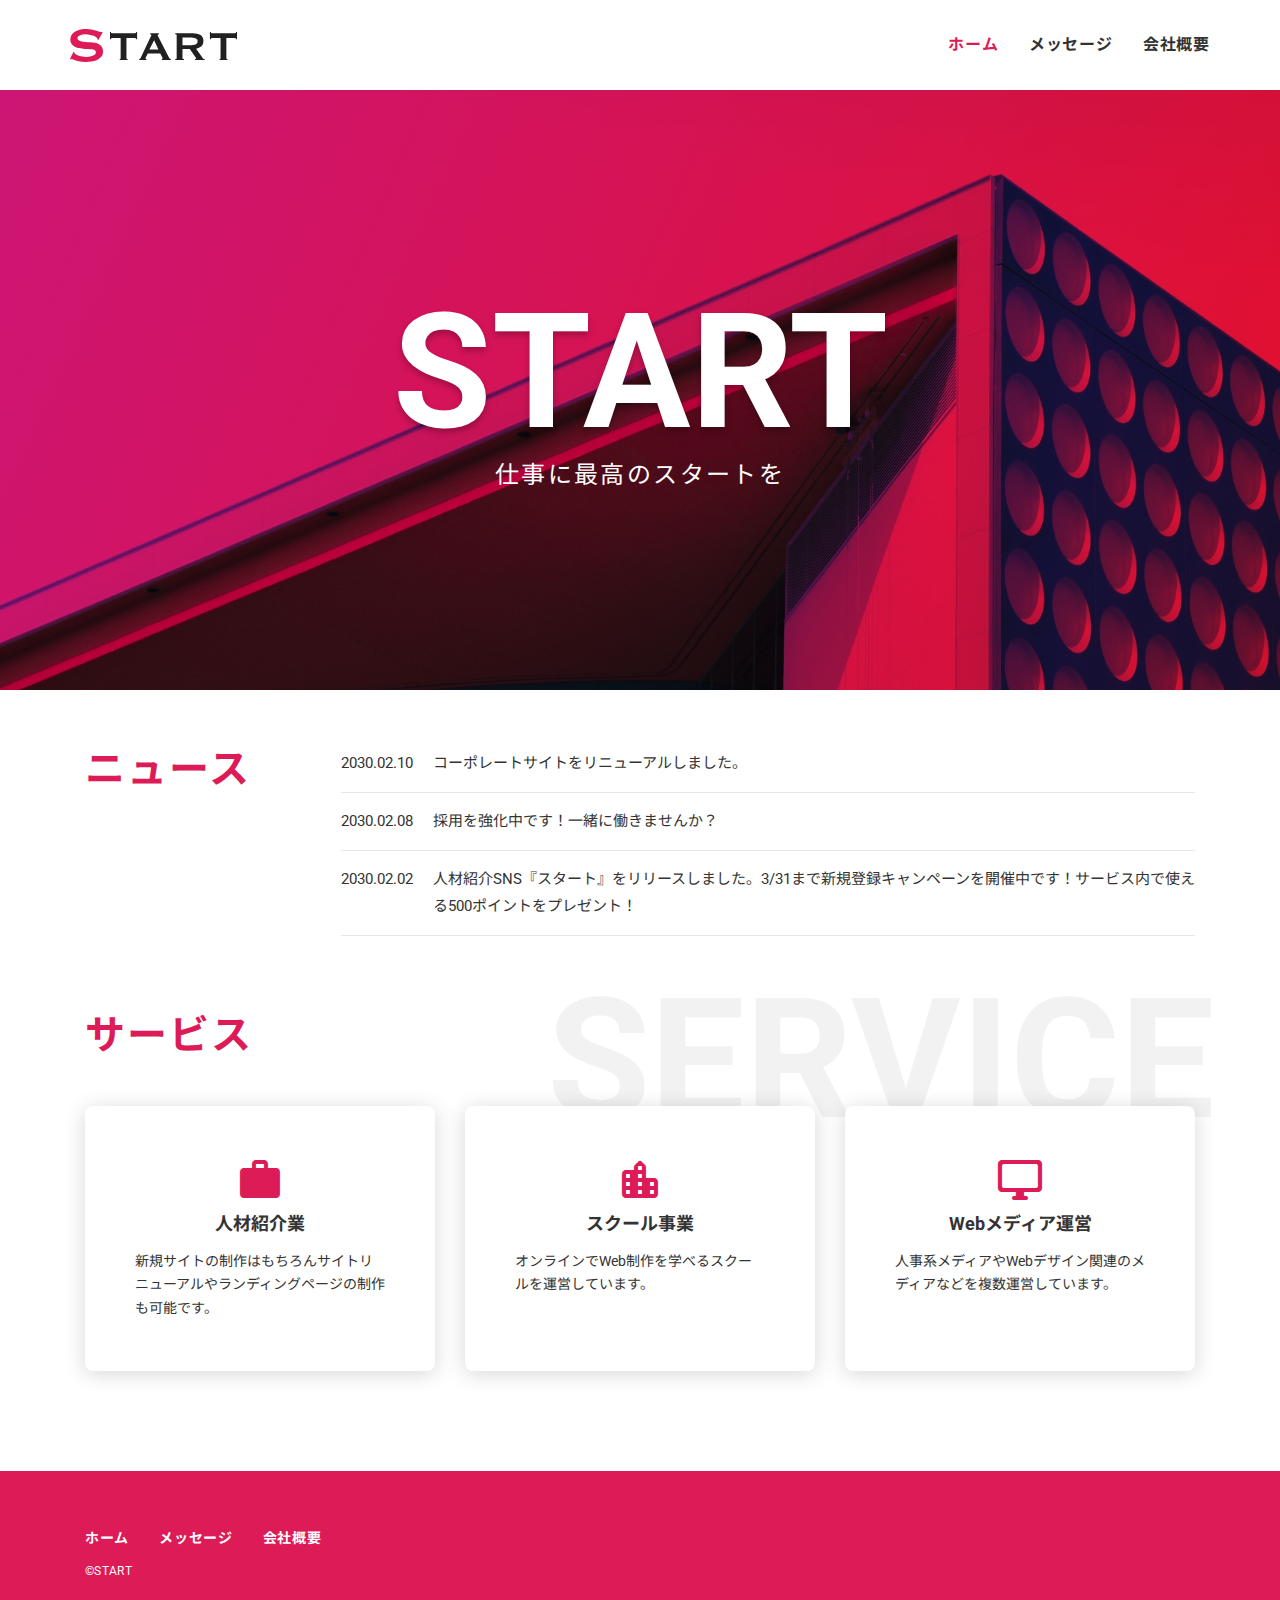
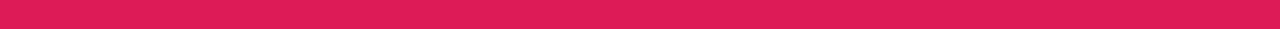
==== index.html @ 9579604e "first commit" ====
<!DOCTYPE html>
<html lang="ja">
<head>
  <meta charset="utf-8">
  <meta name="viewport" content="width=device-width,initial-scale=1">
  <meta name="description"
    content="株式会社STARTは、幸せにつながるお仕事を紹介する人材紹介会社です。人材紹介サービス『スタート』や人材紹介SNS『ゴール』を運営し、またWebデザインを学べるスクール『Webの学校』を開講しています。" />
  <title>START</title>
  <link rel="preconnect" href="https://fonts.googleapis.com">
  <link rel="preconnect" href="https://fonts.gstatic.com" crossorigin>
  <link
    href="https://fonts.googleapis.com/css2?family=Noto+Sans+JP:wght@500;700&family=Roboto:wght@400;700&display=swap"
    rel="stylesheet">
  <link href="https://fonts.googleapis.com/icon?family=Material+Icons+Round" rel="stylesheet">
  <link href="css/destyle.css" rel="stylesheet" />
  <link href="style.css" rel="stylesheet" />
  <link rel="icon" type="image/png" href="icon-192x192.png">
  <link rel="apple-touch-icon" type="image/png" href="apple-touch-icon-180x180.png">
  <link rel="icon" href="favicon.ico">
</head>

<body>

  <!-- wrapper-->
  <div class="wrapper">

    <!-- header -->
    <header class="header">
      <div class="header__logo">
        <a href="."><img src="img/logo.svg" alt="START"></a>
      </div>
      <div class="header__nav">
        <nav class="gnav">
          <ul class="gnav__list">
            <li class="gnav__item"><a class="gnav__link gnav__link--active" href=".">ホーム</a></li>
            <li class="gnav__item"><a class="gnav__link" href="message.html">メッセージ</a></li>
            <li class="gnav__item"><a class="gnav__link" href="company.html">会社概要</a></li>
          </ul>
        </nav>
        <button type="button" id="js-btn-menu" class="btn-menu">
          <span class="btn-menu__line"></span>
        </button>
      </div>
    </header>
    <!-- /header -->

    <!-- mv -->
    <div class="mv">
      <div class="mv__titleArea">
        <h2 class="mv__title">START</h2>
        <div class="mv__subtitle">仕事に最高のスタートを</div>
      </div>
    </div>
    <!-- /mv -->

    <!-- content -->
    <main class="content">

      <!-- news -->
      <section class="news">
        <div class="container">
          <div class="news__inner">
            <div class="news__heading">
              <h2 class="heading-primary">ニュース</h2>
            </div>
            <div class="news__body">

              <div class="news-list">
                <ul class="news-list__list">
                  <li class="news-list__item">
                    <a href="#" class="news-list__link">
                      <div class="news-list__date">
                        <time datetime="2020-02-10" class="news__date">2030.02.10</time>
                      </div>
                      <div class="news-list__title">
                        コーポレートサイトをリニューアルしました。
                      </div>
                    </a>
                  </li>
                  <li class="news-list__item">
                    <a href="#" class="news-list__link">
                      <div class="news-list__date">
                        <time datetime="2020-02-08" class="news__date">2030.02.08</time>
                      </div>
                      <div class="news-list__title">
                        採用を強化中です！一緒に働きませんか？
                      </div>
                    </a>
                  </li>
                  <li class="news-list__item">
                    <a href="#" class="news-list__link">
                      <div class="news-list__date">
                        <time datetime="2020-02-02" class="news__date">2030.02.02</time>
                      </div>
                      <div class="news-list__title">
                        人材紹介SNS『スタート』をリリースしました。3/31まで新規登録キャンペーンを開催中です！サービス内で使える500ポイントをプレゼント！
                      </div>
                    </a>
                  </li>
                </ul>
              </div>

            </div>
          </div>
        </div>
      </section>
      <!-- /news -->

      <!-- service -->
      <section class="service">
        <div class="container">
          <div class="service__heading">
            <h2 class="heading-primary">サービス</h2>
          </div>
          <div class="service__body">
            <div class="service-list">
              <div class="service-list__item">
                <figure class="service-list__img-wrapper">
                  <span class="service-list__img material-icons-round">
                    work
                  </span>
                </figure>
                <div class="service-list__body">
                  <div class="service-list__title">人材紹介業</div>
                  <div class="service-list__text">
                    <p>新規サイトの制作はもちろんサイトリニューアルやランディングページの制作も可能です。</p>
                  </div>
                </div>
              </div>
              <div class="service-list__item">
                <figure class="service-list__img-wrapper">
                  <span class="service-list__img material-icons-round">
                    location_city
                  </span>
                </figure>
                <div class="service-list__body">
                  <div class="service-list__title">スクール事業</div>
                  <div class="service-list__text">
                    <p>オンラインでWeb制作を学べるスクールを運営しています。</p>
                  </div>
                </div>
              </div>
              <div class="service-list__item">
                <figure class="service-list__img-wrapper">
                  <span class="service-list__img material-icons-round">
                    desktop_windows
                  </span>
                </figure>
                <div class="service-list__body">
                  <div class="service-list__title">Webメディア運営</div>
                  <div class="service-list__text">
                    <p>人事系メディアやWebデザイン関連のメディアなどを複数運営しています。</p>
                  </div>
                </div>
              </div>
            </div>
          </div>
        </div>
      </section>
      <!-- /service -->

    </main>
    <!-- /content -->

    <!-- footer -->
    <footer class="footer">
      <div class="container">
        <nav class="footer-nav">
          <ul class="footer-nav__list">
            <li class="footer-nav__item"><a class="footer-nav__link" href=".">ホーム</a></li>
            <li class="footer-nav__item"><a class="footer-nav__link" href="message.html">メッセージ</a></li>
            <li class="footer-nav__item"><a class="footer-nav__link" href="company.html">会社概要</a></li>
          </ul>
        </nav>
        <div class="footer__copyright">&copy;START</div>
      </div>
    </footer>
    <!-- /footer -->

  </div>
  <!-- /wrapper -->

  <script src="https://ajax.googleapis.com/ajax/libs/jquery/3.6.0/jquery.min.js"></script>
  <script src="js/script.js"></script>

</body>
</html>
---- css/destyle.css ----
/*! destyle.css v3.0.0 | MIT License | https://github.com/nicolas-cusan/destyle.css */

/* Reset box-model and set borders */
/* ============================================ */

*,
::before,
::after {
  box-sizing: border-box;
  border-width: 0;
  border-style: solid;
}

/* Document */
/* ============================================ */

/**
 * 1. Correct the line height in all browsers.
 * 2. Prevent adjustments of font size after orientation changes in iOS.
 * 3. Remove gray overlay on links for iOS.
 */

html {
  line-height: 1.15; /* 1 */

  -webkit-tap-highlight-color: transparent; /* 3*/
  -webkit-text-size-adjust: 100%; /* 2 */
}

/* Sections */
/* ============================================ */

/**
 * Remove the margin in all browsers.
 */

body {
  margin: 0;
}

/**
 * Render the `main` element consistently in IE.
 */

main {
  display: block;
}

/* Vertical rhythm */
/* ============================================ */

p,
table,
blockquote,
address,
pre,
iframe,
form,
figure,
dl {
  margin: 0;
}

/* Headings */
/* ============================================ */

h1,
h2,
h3,
h4,
h5,
h6 {
  font-size: inherit;
  font-weight: inherit;
  margin: 0;
}

/* Lists (enumeration) */
/* ============================================ */

ul,
ol {
  margin: 0;
  padding: 0;
  list-style: none;
}

/* Lists (definition) */
/* ============================================ */

dt {
  font-weight: bold;
}

dd {
  margin-left: 0;
}

/* Grouping content */
/* ============================================ */

/**
 * 1. Add the correct box sizing in Firefox.
 * 2. Show the overflow in Edge and IE.
 */

hr {
  clear: both;
  overflow: visible; /* 2 */
  box-sizing: content-box; /* 1 */
  height: 0; /* 1 */
  margin: 0;
  color: inherit;
  border-top-width: 1px;
}

/**
 * 1. Correct the inheritance and scaling of font size in all browsers.
 * 2. Correct the odd `em` font sizing in all browsers.
 */

pre {
  font-family: monospace, monospace; /* 1 */
  font-size: inherit; /* 2 */
}

address {
  font-style: inherit;
}

/* Text-level semantics */
/* ============================================ */

/**
 * Remove the gray background on active links in IE 10.
 */

a {
  text-decoration: none;
  color: inherit;
  background-color: transparent;
}

/**
 * 1. Remove the bottom border in Chrome 57-
 * 2. Add the correct text decoration in Chrome, Edge, IE, Opera, and Safari.
 */

abbr[title] {
  text-decoration: underline dotted; /* 2 */
}

/**
 * Add the correct font weight in Chrome, Edge, and Safari.
 */

b,
strong {
  font-weight: bolder;
}

/**
 * 1. Correct the inheritance and scaling of font size in all browsers.
 * 2. Correct the odd `em` font sizing in all browsers.
 */

code,
kbd,
samp {
  font-family: monospace, monospace; /* 1 */
  font-size: inherit; /* 2 */
}

/**
 * Add the correct font size in all browsers.
 */

small {
  font-size: 80%;
}

/**
 * Prevent `sub` and `sup` elements from affecting the line height in
 * all browsers.
 */

sub,
sup {
  position: relative;
  font-size: 75%;
  line-height: 0;
  vertical-align: baseline;
}

sub {
  bottom: -.25em;
}

sup {
  top: -.5em;
}

/* Replaced content */
/* ============================================ */

/**
 * Prevent vertical alignment issues.
 */

svg,
img,
embed,
object,
iframe {
  vertical-align: bottom;
}

/* Forms */
/* ============================================ */

/**
 * Reset form fields to make them styleable.
 * 1. Make form elements stylable across systems iOS especially.
 * 2. Inherit text-transform from parent.
 */

button,
input,
optgroup,
select,
textarea {
  font: inherit;
  margin: 0;
  padding: 0;
  text-align: inherit;
  vertical-align: middle;
  text-transform: inherit; /* 2 */
  color: inherit;
  border-radius: 0;
  background: transparent;

  -webkit-appearance: none; /* 1 */
  appearance: none;
}

/**
 * Reset radio and checkbox appearance to preserve their look in iOS.
 */

[type="checkbox"] {
  -webkit-appearance: checkbox;
  appearance: checkbox;
}

[type="radio"] {
  -webkit-appearance: radio;
  appearance: radio;
}

/**
 * Correct cursors for clickable elements.
 */

button,
[type="button"],
[type="reset"],
[type="submit"] {
  cursor: pointer;
}

button:disabled,
[type="button"]:disabled,
[type="reset"]:disabled,
[type="submit"]:disabled {
  cursor: default;
}

/**
 * Improve outlines for Firefox and unify style with input elements & buttons.
 */

:-moz-focusring {
  outline: auto;
}

select:disabled {
  opacity: inherit;
}

/**
 * Remove padding
 */

option {
  padding: 0;
}

/**
 * Reset to invisible
 */

fieldset {
  min-width: 0;
  margin: 0;
  padding: 0;
}

legend {
  padding: 0;
}

/**
 * Add the correct vertical alignment in Chrome, Firefox, and Opera.
 */

progress {
  vertical-align: baseline;
}

/**
 * Remove the default vertical scrollbar in IE 10+.
 */

textarea {
  overflow: auto;
}

/**
 * Correct the cursor style of increment and decrement buttons in Chrome.
 */

[type="number"]::-webkit-inner-spin-button,
[type="number"]::-webkit-outer-spin-button {
  height: auto;
}

/**
 * 1. Correct the outline style in Safari.
 */

[type="search"] {
  outline-offset: -2px; /* 1 */
}

/**
 * Remove the inner padding in Chrome and Safari on macOS.
 */

[type="search"]::-webkit-search-decoration {
  -webkit-appearance: none;
}

/**
 * 1. Correct the inability to style clickable types in iOS and Safari.
 * 2. Fix font inheritance.
 */

::-webkit-file-upload-button {
  font: inherit; /* 2 */

  -webkit-appearance: button; /* 1 */
}

/**
 * Clickable labels
 */

label[for] {
  cursor: pointer;
}

/* Interactive */
/* ============================================ */

/*
 * Add the correct display in Edge, IE 10+, and Firefox.
 */

details {
  display: block;
}

/*
 * Add the correct display in all browsers.
 */

summary {
  display: list-item;
}

/*
 * Remove outline for editable content.
 */

[contenteditable]:focus {
  outline: auto;
}

/* Tables */
/* ============================================ */

/**
1. Correct table border color inheritance in all Chrome and Safari.
*/

table {
  border-color: inherit; /* 1 */
}

caption {
  text-align: left;
}

td,
th {
  padding: 0;
  vertical-align: top;
}

th {
  font-weight: bold;
  text-align: left;
}
---- style.css ----
@charset "UTF-8";

:root {
  --link-color: #349bf4;
  --main-color: #dd1b57;
  --text-color: #333;
}

/*--------------------------------
 全体
---------------------------------*/
body {
  font-family: "Roboto", "Noto Sans JP", Arial, "Hiragino Kaku Gothic ProN",
    "Hiragino Sans", Meiryo, sans-serif;
  font-size: 16px;
  color: var(--text-color);
}

a {
  color: var(--link-color);
  text-decoration: underline;
}

img {
  max-width: 100%;
  height: auto;
  vertical-align: bottom;
}

/*--------------------------------
 レイアウト
---------------------------------*/
.wrapper {
  overflow-x: hidden;
}

.container {
  max-width: 1170px;
  margin: 0 auto;
  padding: 0 30px;
}

.content {
  display: grid;
  padding: 60px 0 100px;
  row-gap: 80px;
}

/*--------------------------------
 見出し
---------------------------------*/
.heading-primary {
  font-size: 40px;
  font-weight: bold;
  line-height: 1;
  letter-spacing: 0.05em;
  color: var(--main-color);
}

/*--------------------------------
 テーブル
---------------------------------*/
.table-type01 {
  width: 100%;
  font-size: 15px;
  border-collapse: collapse;
  border-spacing: 0;
}

.table-type01 tr {
  border-bottom: solid 1px #ddd;
}

.table-type01 th,
.table-type01 td {
  text-align: left;
  padding: 30px;
}

.table-type01 th {
  width: 20%;
}

.table-type01 p:not(:last-child) {
  margin-bottom: 10px;
}

.table-type01 ul {
  margin-left: 20px;
}

/*--------------------------------
ヘッダー
---------------------------------*/
.header {
  display: flex;
  align-items: center;
  justify-content: space-between;
  height: 90px;
  padding: 30px 70px;
}

.header__logo {
  line-height: 1;
}

/*--------------------------------
 グローバルナビ
---------------------------------*/
.gnav__list {
  display: flex;
  position: relative;
  align-items: center;
  justify-content: center;
  column-gap: 30px;
}

.gnav__item {
  font-size: 16px;
  font-weight: bold;
  line-height: 1;
  letter-spacing: 0.05em;
}

.gnav__link {
  color: var(--text-color);
  text-decoration: none;
}

.gnav__link:hover {
  color: var(--main-color);
}

.gnav__link--active {
  color: var(--main-color);
}

.btn-menu {
  display: none;
}

/*--------------------------------
 メインビジュアル
---------------------------------*/
.mv {
  display: flex;
  align-items: center;
  justify-content: center;
  height: 600px;
  background-image: url(img/pc_mv.jpg);
  background-repeat: no-repeat;
  background-position: center center;
  background-size: cover;
}

.mv__titleArea {
  color: #fff;
  text-align: center;
}

.mv__title {
  font-size: 160px;
  font-weight: bold;
  line-height: 1;
  text-shadow: 0 4px 6px rgb(0 0 0 / 25%);
  margin-bottom: 10px;
}

.mv__subtitle {
  font-size: 24px;
  line-height: 1;
  letter-spacing: 0.1em;
}

/*--------------------------------
 ニュース
---------------------------------*/
.news__inner {
  display: flex;
  column-gap: 90px;
}

.news__body {
  flex: 1;
}

.news-list__link {
  display: flex;
  color: var(--text-color);
  text-decoration: none;
}

.news-list__link:hover {
  color: var(--main-color);
}

.news-list__item {
  font-size: 15px;
  line-height: 1.8;
  margin-bottom: 15px;
  padding-bottom: 15px;
  border-bottom: 1px solid #e8e8e8;
}

.news-list__item:last-child {
  margin-bottom: 0;
}

.news-list__title {
  font-size: 15px;
  line-height: 1.8;
}

.news-list__date {
  margin-right: 20px;
}

/*--------------------------------
サービス
---------------------------------*/
.service__heading {
  position: relative;
  margin-bottom: 50px;
}

.service__heading::before {
  display: block;
  content: "SERVICE";
  position: absolute;
  top: -40px;
  right: -20px;
  z-index: -1;
  font-size: 168px;
  font-weight: bold;
  line-height: 1;
  color: #f2f2f2;
}

.service-list {
  display: grid;
  column-gap: 30px;
  grid-template-columns: repeat(3, 1fr);
}

.service-list__item {
  padding: 50px;
  border-radius: 8px;
  background-color: #fff;
  box-shadow: 0 3px 21px rgba(0, 0, 0, 0.16);
}

.service-list__img-wrapper {
  text-align: center;
  margin-bottom: 10px;
}

.service-list__img {
  font-size: 48px;
  color: var(--main-color);
  vertical-align: bottom;
}

.service-list__title {
  font-size: 18px;
  font-weight: bold;
  text-align: center;
}

.service-list__text {
  font-size: 14px;
  line-height: 1.7;
  margin-top: 15px;
}

/*--------------------------------
 下層ページ：ヘッダー
---------------------------------*/
.page-header {
  display: flex;
  align-items: center;
  justify-content: center;
  height: 190px;
  background-image: url(img/pc_header.jpg);
  background-repeat: no-repeat;
  background-position: center center;
  background-size: cover;
}

.page-header__titleArea {
  color: #fff;
  text-align: center;
}

.page-header__title {
  font-size: 40px;
  font-weight: bold;
  line-height: 1;
  letter-spacing: 0.1em;
}

/*--------------------------------
 下層ページ：メッセージ
---------------------------------*/
.message {
  max-width: 850px;
  margin: 0 auto;
}

.message__title {
  font-size: 40px;
  font-weight: bold;
  line-height: 1.5;
  letter-spacing: 0.05em;
  color: var(--main-color);
  text-align: center;
  margin-bottom: 20px;
}

.message__subtitle {
  font-size: 18px;
  line-height: 1.6;
  letter-spacing: 0.05em;
  text-align: center;
  margin-bottom: 40px;
}

.ceo-message__img-wrapper {
  width: 100px;
  margin: 0 25px 15px 0;
  float: left;
}

.ceo-message__img {
  border-radius: 50%;
}

.ceo-message__text {
  line-height: 1.6;
  letter-spacing: 0.05em;
}

.ceo-message__text a {
  color: var(--link-color);
}

/*--------------------------------
 下層ページ：会社概要
---------------------------------*/
.company-info__table {
  margin-bottom: 50px;
}

.company-info__map iframe {
  height: 400px;
}

.company-info__map-link {
  font-size: 14px;
  text-align: right;
  margin-top: 20px;
}

/*--------------------------------
 フッター
---------------------------------*/
.footer {
  color: #fff;
  padding: 60px 20px 50px;
  background-color: var(--main-color);
}

.footer-nav {
  margin-bottom: 20px;
}

.footer-nav__list {
  display: flex;
  column-gap: 30px;
}

.footer-nav__item {
  font-size: 14px;
  font-weight: bold;
  line-height: 1;
  letter-spacing: 0.05em;
}

.footer-nav__link {
  color: var(--text-color);
  color: #fff;
  text-decoration: none;
}

.footer__copyright {
  font-size: 12px;
  letter-spacing: 0.03em;
}

/*media Queries 767
----------------------------------------------------*/
@media screen and (max-width: 767px) {
  body {
    font-size: 15px;
  }

  .heading-primary {
    font-size: 32px;
  }

  /* レイアウト */
  .container {
    padding: 0 20px;
  }

  .content {
    padding: 40px 0 60px;
    row-gap: 50px;
  }

  .table-type01 {
    font-size: 14px;
    line-height: 1.5;
  }

  .table-type01 th,
  .table-type01 td {
    padding: 20px 0;
  }

  .table-type01 th {
    width: 100px;
  }

  /* ヘッダー */
  .header {
    position: relative;
    height: 60px;
    padding: 20px;
  }

  .header__logo {
    width: 107px;
  }

  .gnav {
    display: none;
    position: fixed;
    top: 0;
    right: 0;
    z-index: 10;
    width: 180px;
    height: 100%;
    background-color: var(--main-color);
    box-shadow: -10px 0 35px -20px rgb(0 0 0 / 25%);
  }

  .gnav__list {
    display: flex;
    flex-direction: column;
    align-items: flex-start;
    width: 180px;
    padding: 90px 20px 20px 50px;
    row-gap: 25px;
  }

  .gnav__link {
    color: #fff;
  }

  .gnav__link:hover {
    color: #fff;
  }

  .gnav__link--active {
    opacity: 0.6;
  }

  .btn-menu {
    display: flex;
    position: absolute;
    top: 0;
    right: 0;
    z-index: 100;
    align-items: center;
    justify-content: center;
    width: 60px;
    height: 60px;
    text-align: center;
    padding: 21px 16px;
    border: none;
    outline: none;
    background: none;
    background-color: var(--main-color);
    cursor: pointer;
    appearance: none;
  }

  .btn-menu__line {
    display: block;
    position: relative;
    left: 0;
    width: 100%;
    height: 2px;
    transition: all 0.4s;
    border-radius: 4px;
    background-color: #fff;
  }

  .btn-menu__line::before,
  .btn-menu__line::after {
    display: block;
    content: "";
    position: absolute;
    width: 100%;
    height: 100%;
    transition: inherit;
    border-radius: 4px;
    background-color: #fff;
  }

  .btn-menu__line::before {
    top: -8px;
  }

  .btn-menu__line::after {
    top: 8px;
  }

  .btn-menu.active .btn-menu__line {
    background-color: transparent;
  }

  .btn-menu.active .btn-menu__line::before,
  .btn-menu.active .btn-menu__line::after {
    top: 0;
    background-color: #fff;
  }

  .btn-menu.active .btn-menu__line::before {
    transform: rotate(45deg);
  }

  .btn-menu.active .btn-menu__line::after {
    transform: rotate(-45deg);
  }

  /* メインビジュアル */
  .mv {
    height: 460px;
    background-image: url(img/sp_mv.jpg);
  }

  .mv__title {
    font-size: 80px;
  }

  .mv__subtitle {
    font-size: 20px;
  }

  /* ニュース */
  .news__heading {
    margin-bottom: 20px;
  }

  .news__inner {
    display: block;
  }

  .news-list__link {
    flex-direction: column;
  }

  .news-list__item {
    font-size: 15px;
    line-height: 1.8;
  }

  .news-list__item:last-child {
    margin-bottom: 0;
  }

  .news-list__title {
    line-height: 1.6;
  }

  .news-list__date {
    margin-right: 0;
  }

  /* サービス */
  .service__heading {
    margin-bottom: 20px;
  }

  .service__heading::before {
    top: -2px;
    right: -30px;
    font-size: 70px;
  }

  .service-list {
    row-gap: 20px;
    grid-template-columns: 1fr;
  }

  .service-list__item {
    padding: 40px 30px;
  }

  .service-list__img-wrapper {
    margin-bottom: 5px;
  }

  .service-list__img {
    font-size: 60px;
  }

  .service-list__title {
    font-size: 16px;
  }

  .service-list__text {
    margin-top: 10px;
  }

  /* 下層ページ：ヘッダー */
  .page-header {
    height: 160px;
    background-image: url(img/sp_header.jpg);
  }

  .page-header__title {
    font-size: 28px;
  }

  /* 下層ページ：メッセージ */
  .message__title {
    font-size: 24px;
    margin-bottom: 15px;
  }

  .message__subtitle {
    font-size: 15px;
    margin-bottom: 30px;
  }

  .ceo-message__img-wrapper {
    margin: 0 15px 10px 0;
  }

  .office-img {
    height: 260px;
    object-fit: cover;
  }

  /* 下層ページ：会社概要 */
  .company-info__map iframe {
    height: 300px;
  }

  .company-info__map-link {
    font-size: 12px;
    margin-top: 15px;
  }

  /* フッター */
  .footer {
    padding: 40px 0 30px;
  }

  .footer-nav__list {
    column-gap: 25px;
  }

  .footer-nav__item {
    font-size: 12px;
  }

  .footer-copyright {
    font-size: 10px;
  }
}
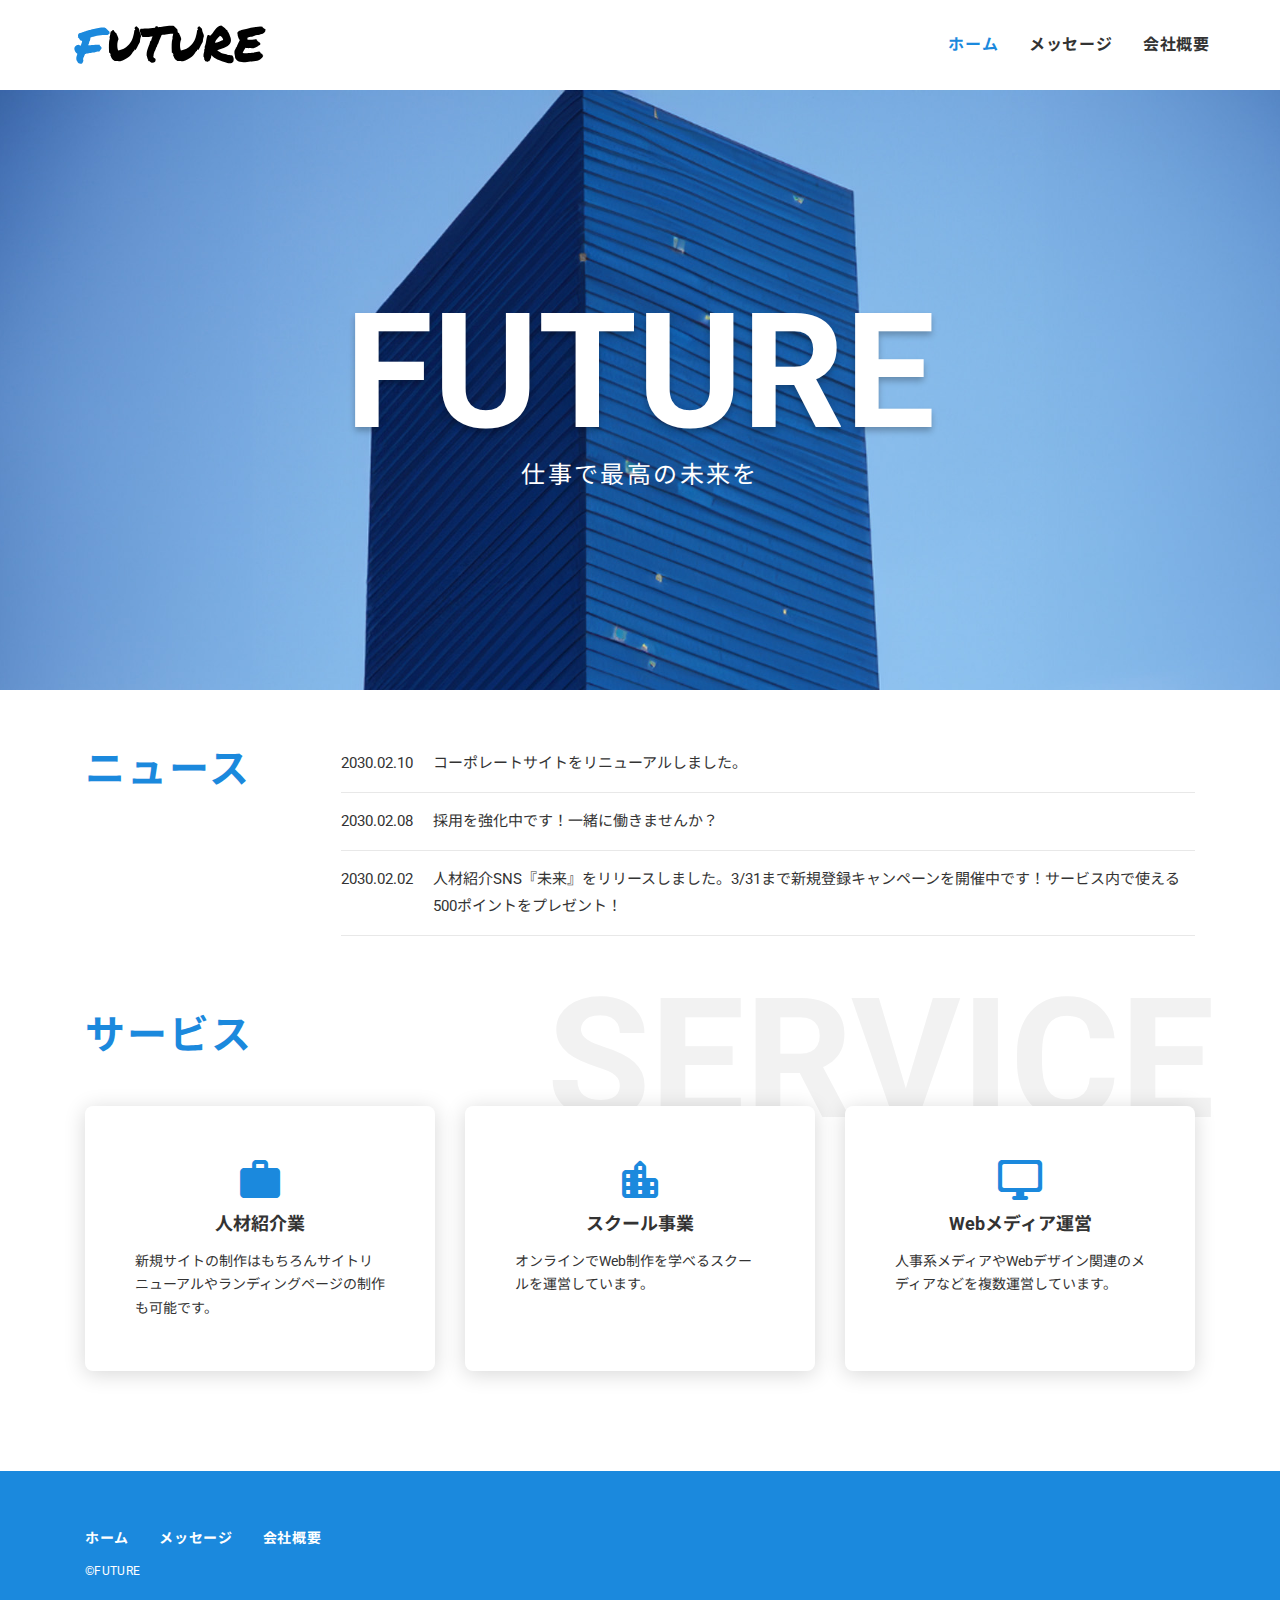
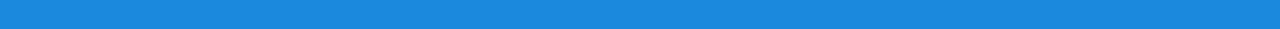
==== commit b47530f2: "fix names" ====
--- a/index.html
+++ b/index.html
@@ -1,187 +1,213 @@
 <!DOCTYPE html>
 <html lang="ja">
-<head>
-  <meta charset="utf-8">
-  <meta name="viewport" content="width=device-width,initial-scale=1">
-  <meta name="description"
-    content="株式会社STARTは、幸せにつながるお仕事を紹介する人材紹介会社です。人材紹介サービス『スタート』や人材紹介SNS『ゴール』を運営し、またWebデザインを学べるスクール『Webの学校』を開講しています。" />
-  <title>START</title>
-  <link rel="preconnect" href="https://fonts.googleapis.com">
-  <link rel="preconnect" href="https://fonts.gstatic.com" crossorigin>
-  <link
-    href="https://fonts.googleapis.com/css2?family=Noto+Sans+JP:wght@500;700&family=Roboto:wght@400;700&display=swap"
-    rel="stylesheet">
-  <link href="https://fonts.googleapis.com/icon?family=Material+Icons+Round" rel="stylesheet">
-  <link href="css/destyle.css" rel="stylesheet" />
-  <link href="style.css" rel="stylesheet" />
-  <link rel="icon" type="image/png" href="icon-192x192.png">
-  <link rel="apple-touch-icon" type="image/png" href="apple-touch-icon-180x180.png">
-  <link rel="icon" href="favicon.ico">
-</head>
-
-<body>
-
-  <!-- wrapper-->
-  <div class="wrapper">
-
-    <!-- header -->
-    <header class="header">
-      <div class="header__logo">
-        <a href="."><img src="img/logo.svg" alt="START"></a>
+  <head>
+    <meta charset="utf-8" />
+    <meta name="viewport" content="width=device-width,initial-scale=1" />
+    <meta
+      name="description"
+      content="株式会社FUTUREは、幸せにつながるお仕事を紹介する人材紹介会社です。人材紹介サービス『未来』や人材紹介SNS『ゴール』を運営し、またWebデザインを学べるスクール『Webの学校』を開講しています。"
+    />
+    <title>FUTURE</title>
+    <link rel="preconnect" href="https://fonts.googleapis.com" />
+    <link rel="preconnect" href="https://fonts.gstatic.com" crossorigin />
+    <link
+      href="https://fonts.googleapis.com/css2?family=Noto+Sans+JP:wght@500;700&family=Roboto:wght@400;700&display=swap"
+      rel="stylesheet"
+    />
+    <link
+      href="https://fonts.googleapis.com/icon?family=Material+Icons+Round"
+      rel="stylesheet"
+    />
+    <link href="css/destyle.css" rel="stylesheet" />
+    <link href="style.css" rel="stylesheet" />
+    <link rel="icon" type="image/png" href="icon-192x192.png" />
+    <link
+      rel="apple-touch-icon"
+      type="image/png"
+      href="apple-touch-icon-180x180.png"
+    />
+    <link rel="icon" href="favicon.ico" />
+  </head>
+
+  <body>
+    <!-- wrapper-->
+    <div class="wrapper">
+      <!-- header -->
+      <header class="header">
+        <div class="header__logo">
+          <a href="."><img src="img/logo.svg" class="logo" alt="FUTURE" /></a>
+        </div>
+        <div class="header__nav">
+          <nav class="gnav">
+            <ul class="gnav__list">
+              <li class="gnav__item">
+                <a class="gnav__link gnav__link--active" href=".">ホーム</a>
+              </li>
+              <li class="gnav__item">
+                <a class="gnav__link" href="message.html">メッセージ</a>
+              </li>
+              <li class="gnav__item">
+                <a class="gnav__link" href="company.html">会社概要</a>
+              </li>
+            </ul>
+          </nav>
+          <button type="button" id="js-btn-menu" class="btn-menu">
+            <span class="btn-menu__line"></span>
+          </button>
+        </div>
+      </header>
+      <!-- /header -->
+
+      <!-- mv -->
+      <div class="mv">
+        <div class="mv__titleArea">
+          <h2 class="mv__title">FUTURE</h2>
+          <div class="mv__subtitle">仕事で最高の未来を</div>
+        </div>
       </div>
-      <div class="header__nav">
-        <nav class="gnav">
-          <ul class="gnav__list">
-            <li class="gnav__item"><a class="gnav__link gnav__link--active" href=".">ホーム</a></li>
-            <li class="gnav__item"><a class="gnav__link" href="message.html">メッセージ</a></li>
-            <li class="gnav__item"><a class="gnav__link" href="company.html">会社概要</a></li>
-          </ul>
-        </nav>
-        <button type="button" id="js-btn-menu" class="btn-menu">
-          <span class="btn-menu__line"></span>
-        </button>
-      </div>
-    </header>
-    <!-- /header -->
-
-    <!-- mv -->
-    <div class="mv">
-      <div class="mv__titleArea">
-        <h2 class="mv__title">START</h2>
-        <div class="mv__subtitle">仕事に最高のスタートを</div>
-      </div>
-    </div>
-    <!-- /mv -->
-
-    <!-- content -->
-    <main class="content">
-
-      <!-- news -->
-      <section class="news">
-        <div class="container">
-          <div class="news__inner">
-            <div class="news__heading">
-              <h2 class="heading-primary">ニュース</h2>
-            </div>
-            <div class="news__body">
-
-              <div class="news-list">
-                <ul class="news-list__list">
-                  <li class="news-list__item">
-                    <a href="#" class="news-list__link">
-                      <div class="news-list__date">
-                        <time datetime="2020-02-10" class="news__date">2030.02.10</time>
-                      </div>
-                      <div class="news-list__title">
-                        コーポレートサイトをリニューアルしました。
-                      </div>
-                    </a>
-                  </li>
-                  <li class="news-list__item">
-                    <a href="#" class="news-list__link">
-                      <div class="news-list__date">
-                        <time datetime="2020-02-08" class="news__date">2030.02.08</time>
-                      </div>
-                      <div class="news-list__title">
-                        採用を強化中です！一緒に働きませんか？
-                      </div>
-                    </a>
-                  </li>
-                  <li class="news-list__item">
-                    <a href="#" class="news-list__link">
-                      <div class="news-list__date">
-                        <time datetime="2020-02-02" class="news__date">2030.02.02</time>
-                      </div>
-                      <div class="news-list__title">
-                        人材紹介SNS『スタート』をリリースしました。3/31まで新規登録キャンペーンを開催中です！サービス内で使える500ポイントをプレゼント！
-                      </div>
-                    </a>
-                  </li>
-                </ul>
+      <!-- /mv -->
+
+      <!-- content -->
+      <main class="content">
+        <!-- news -->
+        <section class="news">
+          <div class="container">
+            <div class="news__inner">
+              <div class="news__heading">
+                <h2 class="heading-primary">ニュース</h2>
               </div>
-
-            </div>
-          </div>
-        </div>
-      </section>
-      <!-- /news -->
-
-      <!-- service -->
-      <section class="service">
-        <div class="container">
-          <div class="service__heading">
-            <h2 class="heading-primary">サービス</h2>
-          </div>
-          <div class="service__body">
-            <div class="service-list">
-              <div class="service-list__item">
-                <figure class="service-list__img-wrapper">
-                  <span class="service-list__img material-icons-round">
-                    work
-                  </span>
-                </figure>
-                <div class="service-list__body">
-                  <div class="service-list__title">人材紹介業</div>
-                  <div class="service-list__text">
-                    <p>新規サイトの制作はもちろんサイトリニューアルやランディングページの制作も可能です。</p>
-                  </div>
-                </div>
-              </div>
-              <div class="service-list__item">
-                <figure class="service-list__img-wrapper">
-                  <span class="service-list__img material-icons-round">
-                    location_city
-                  </span>
-                </figure>
-                <div class="service-list__body">
-                  <div class="service-list__title">スクール事業</div>
-                  <div class="service-list__text">
-                    <p>オンラインでWeb制作を学べるスクールを運営しています。</p>
-                  </div>
-                </div>
-              </div>
-              <div class="service-list__item">
-                <figure class="service-list__img-wrapper">
-                  <span class="service-list__img material-icons-round">
-                    desktop_windows
-                  </span>
-                </figure>
-                <div class="service-list__body">
-                  <div class="service-list__title">Webメディア運営</div>
-                  <div class="service-list__text">
-                    <p>人事系メディアやWebデザイン関連のメディアなどを複数運営しています。</p>
-                  </div>
+              <div class="news__body">
+                <div class="news-list">
+                  <ul class="news-list__list">
+                    <li class="news-list__item">
+                      <a href="#" class="news-list__link">
+                        <div class="news-list__date">
+                          <time datetime="2020-02-10" class="news__date"
+                            >2030.02.10</time
+                          >
+                        </div>
+                        <div class="news-list__title">
+                          コーポレートサイトをリニューアルしました。
+                        </div>
+                      </a>
+                    </li>
+                    <li class="news-list__item">
+                      <a href="#" class="news-list__link">
+                        <div class="news-list__date">
+                          <time datetime="2020-02-08" class="news__date"
+                            >2030.02.08</time
+                          >
+                        </div>
+                        <div class="news-list__title">
+                          採用を強化中です！一緒に働きませんか？
+                        </div>
+                      </a>
+                    </li>
+                    <li class="news-list__item">
+                      <a href="#" class="news-list__link">
+                        <div class="news-list__date">
+                          <time datetime="2020-02-02" class="news__date"
+                            >2030.02.02</time
+                          >
+                        </div>
+                        <div class="news-list__title">
+                          人材紹介SNS『未来』をリリースしました。3/31まで新規登録キャンペーンを開催中です！サービス内で使える500ポイントをプレゼント！
+                        </div>
+                      </a>
+                    </li>
+                  </ul>
                 </div>
               </div>
             </div>
           </div>
-        </div>
-      </section>
-      <!-- /service -->
-
-    </main>
-    <!-- /content -->
-
-    <!-- footer -->
-    <footer class="footer">
-      <div class="container">
-        <nav class="footer-nav">
-          <ul class="footer-nav__list">
-            <li class="footer-nav__item"><a class="footer-nav__link" href=".">ホーム</a></li>
-            <li class="footer-nav__item"><a class="footer-nav__link" href="message.html">メッセージ</a></li>
-            <li class="footer-nav__item"><a class="footer-nav__link" href="company.html">会社概要</a></li>
-          </ul>
-        </nav>
-        <div class="footer__copyright">&copy;START</div>
-      </div>
-    </footer>
-    <!-- /footer -->
-
-  </div>
-  <!-- /wrapper -->
-
-  <script src="https://ajax.googleapis.com/ajax/libs/jquery/3.6.0/jquery.min.js"></script>
-  <script src="js/script.js"></script>
-
-</body>
-</html>+        </section>
+        <!-- /news -->
+
+        <!-- service -->
+        <section class="service">
+          <div class="container">
+            <div class="service__heading">
+              <h2 class="heading-primary">サービス</h2>
+            </div>
+            <div class="service__body">
+              <div class="service-list">
+                <div class="service-list__item">
+                  <figure class="service-list__img-wrapper">
+                    <span class="service-list__img material-icons-round">
+                      work
+                    </span>
+                  </figure>
+                  <div class="service-list__body">
+                    <div class="service-list__title">人材紹介業</div>
+                    <div class="service-list__text">
+                      <p>
+                        新規サイトの制作はもちろんサイトリニューアルやランディングページの制作も可能です。
+                      </p>
+                    </div>
+                  </div>
+                </div>
+                <div class="service-list__item">
+                  <figure class="service-list__img-wrapper">
+                    <span class="service-list__img material-icons-round">
+                      location_city
+                    </span>
+                  </figure>
+                  <div class="service-list__body">
+                    <div class="service-list__title">スクール事業</div>
+                    <div class="service-list__text">
+                      <p>
+                        オンラインでWeb制作を学べるスクールを運営しています。
+                      </p>
+                    </div>
+                  </div>
+                </div>
+                <div class="service-list__item">
+                  <figure class="service-list__img-wrapper">
+                    <span class="service-list__img material-icons-round">
+                      desktop_windows
+                    </span>
+                  </figure>
+                  <div class="service-list__body">
+                    <div class="service-list__title">Webメディア運営</div>
+                    <div class="service-list__text">
+                      <p>
+                        人事系メディアやWebデザイン関連のメディアなどを複数運営しています。
+                      </p>
+                    </div>
+                  </div>
+                </div>
+              </div>
+            </div>
+          </div>
+        </section>
+        <!-- /service -->
+      </main>
+      <!-- /content -->
+
+      <!-- footer -->
+      <footer class="footer">
+        <div class="container">
+          <nav class="footer-nav">
+            <ul class="footer-nav__list">
+              <li class="footer-nav__item">
+                <a class="footer-nav__link" href=".">ホーム</a>
+              </li>
+              <li class="footer-nav__item">
+                <a class="footer-nav__link" href="message.html">メッセージ</a>
+              </li>
+              <li class="footer-nav__item">
+                <a class="footer-nav__link" href="company.html">会社概要</a>
+              </li>
+            </ul>
+          </nav>
+          <div class="footer__copyright">&copy;FUTURE</div>
+        </div>
+      </footer>
+      <!-- /footer -->
+    </div>
+    <!-- /wrapper -->
+
+    <script src="https://ajax.googleapis.com/ajax/libs/jquery/3.6.0/jquery.min.js"></script>
+    <script src="js/script.js"></script>
+  </body>
+</html>
--- a/style.css
+++ b/style.css
@@ -2,7 +2,7 @@
 
 :root {
   --link-color: #349bf4;
-  --main-color: #dd1b57;
+  --main-color: #1b89dd;
   --text-color: #333;
 }
 
@@ -25,6 +25,10 @@
   max-width: 100%;
   height: auto;
   vertical-align: bottom;
+}
+
+.logo {
+  width: 200px;
 }
 
 /*--------------------------------
